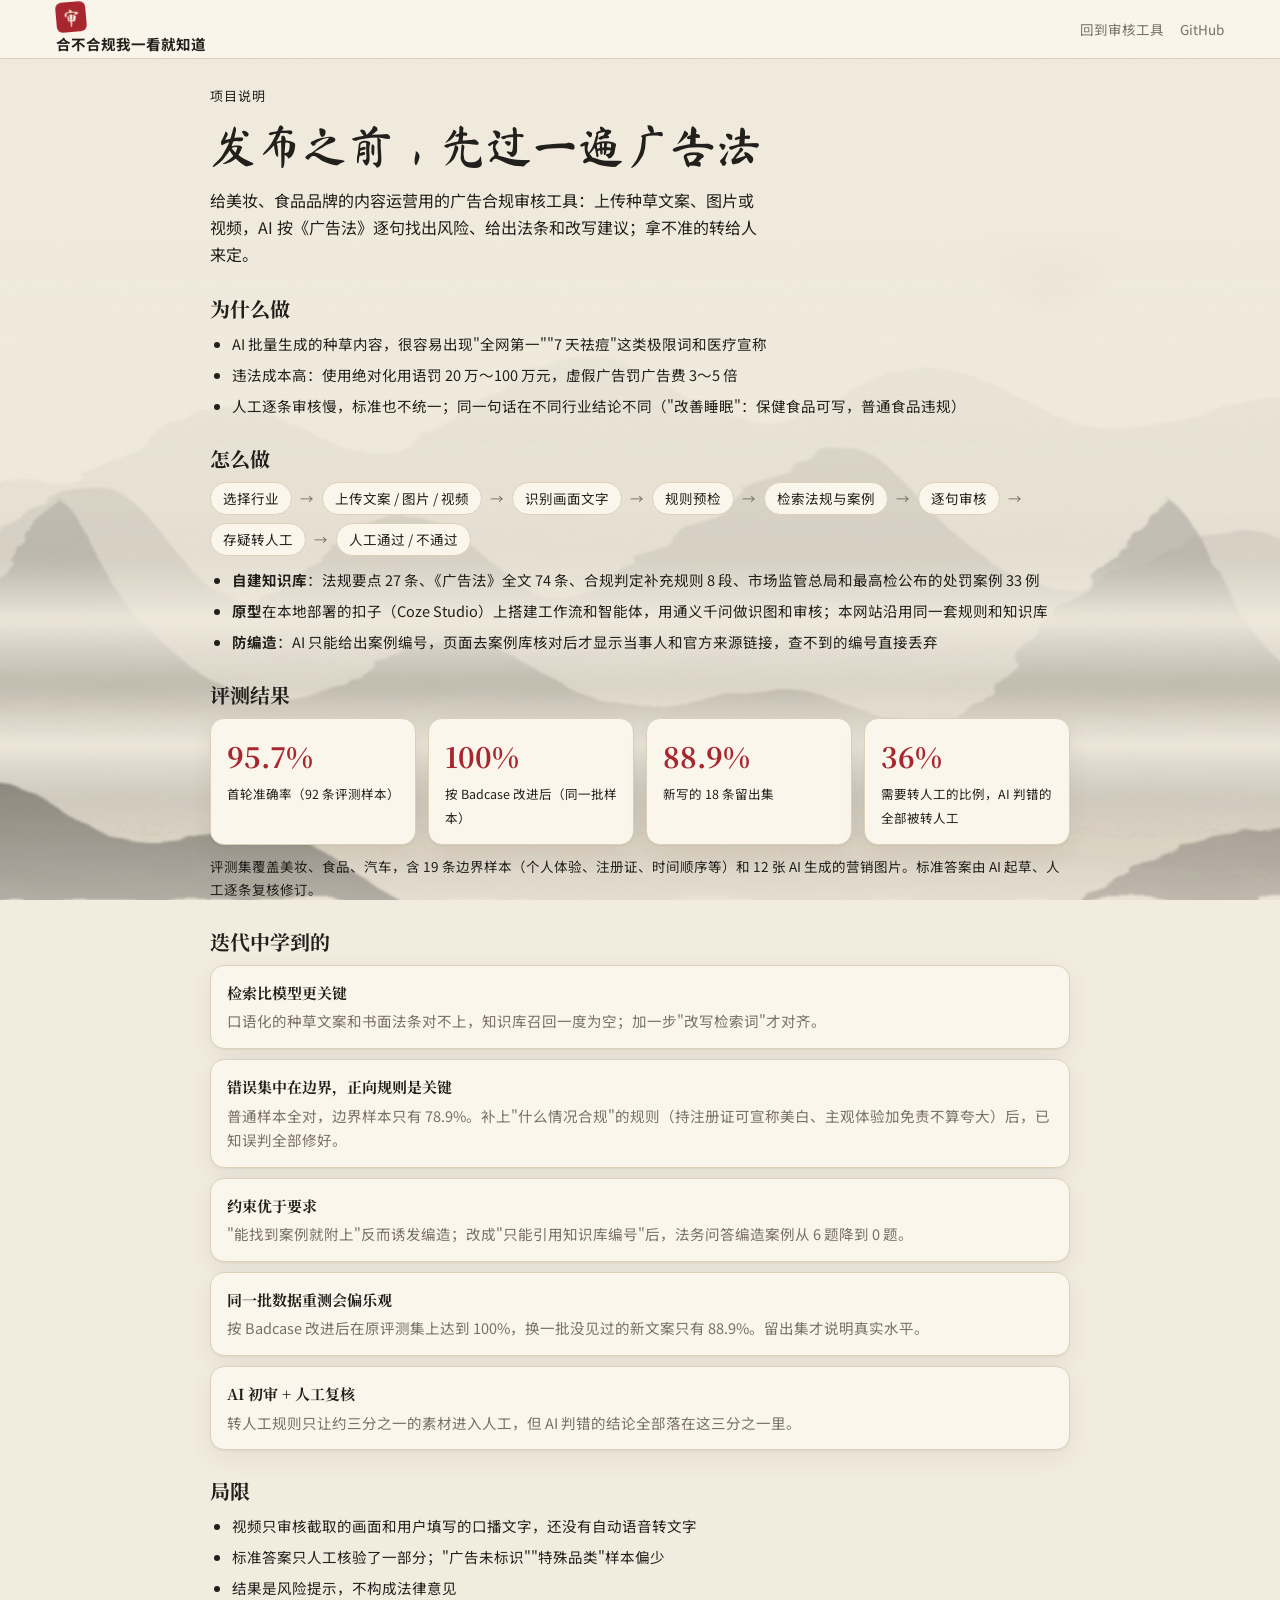
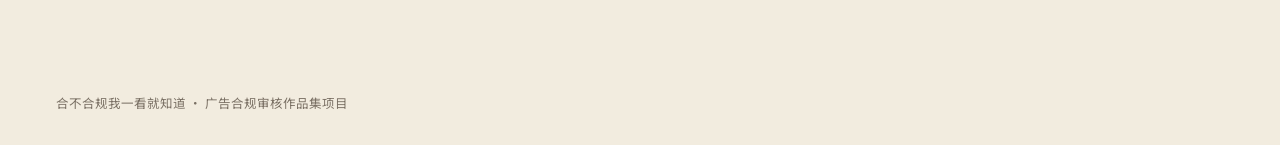
==== public/about.html @ a7addd3f "Ad compliance review site: text, image and video review with human review queue Ink-wash styled site" ====
<!doctype html>
<html lang="zh-CN">
<head>
<meta charset="utf-8">
<meta name="viewport" content="width=device-width,initial-scale=1,viewport-fit=cover">
<title>项目说明 · 合不合规我一看就知道</title>
<link rel="preconnect" href="https://fonts.googleapis.com">
<link rel="stylesheet" href="https://fonts.googleapis.com/css2?family=Ma+Shan+Zheng&family=Noto+Serif+SC:wght@500;700;900&family=Noto+Sans+SC:wght@400;500;700&family=JetBrains+Mono:wght@400;600&display=swap">
<link rel="stylesheet" href="app.css">
<style>
.doc{max-width:860px;margin:0 auto;display:grid;gap:28px}
.doc h1{font-family:var(--brush);font-weight:400;font-size:clamp(32px,5vw,46px)}
.doc h2{font-size:20px;margin-bottom:10px}
.doc p,.doc li{color:var(--ink)}
.doc .lede{color:var(--muted);font-size:16px;max-width:62ch}
.doc ul,.doc ol{padding-left:22px;margin:0;display:grid;gap:6px}
.kpis{display:grid;grid-template-columns:repeat(4,minmax(0,1fr));gap:12px}
@media (max-width:720px){.kpis{grid-template-columns:repeat(2,minmax(0,1fr))}}
.kpi{padding:14px 16px}
.kpi b{display:block;font-family:var(--serif);font-size:28px;font-weight:700;color:var(--cinnabar)}
.kpi span{font-size:12.5px;color:var(--muted)}
.flow{display:flex;flex-wrap:wrap;gap:8px;align-items:center;font-size:13.5px}
.flow span{background:var(--card);border:1px solid var(--line);border-radius:999px;padding:4px 12px}
.flow i{color:var(--mute);font-style:normal}
.lesson{padding:14px 16px;display:grid;gap:4px}
.lesson b{font-size:15px;font-family:var(--serif)}
.doc h2{font-family:var(--serif)}
.doc section{position:relative}
</style>
</head>
<body>
<div class="backdrop" aria-hidden="true"><svg class="scape" viewBox="0 0 1600 900" preserveAspectRatio="xMidYMax slice" aria-hidden="true">
  <defs>
    <linearGradient id="bsky" x1="0" y1="0" x2="0" y2="1"><stop offset="0" stop-color="#F4EFE4"/><stop offset=".55" stop-color="#EEE7D8"/><stop offset="1" stop-color="#E6DDCB"/></linearGradient>
    <linearGradient id="bfar" x1="0" y1="0" x2="0" y2="1"><stop offset="0" stop-color="#22201C" stop-opacity=".22"/><stop offset=".55" stop-color="#22201C" stop-opacity=".08"/><stop offset="1" stop-color="#22201C" stop-opacity="0"/></linearGradient>
    <linearGradient id="bmid" x1="0" y1="0" x2="0" y2="1"><stop offset="0" stop-color="#22201C" stop-opacity=".42"/><stop offset=".5" stop-color="#22201C" stop-opacity=".16"/><stop offset="1" stop-color="#22201C" stop-opacity="0"/></linearGradient>
    <linearGradient id="bnear" x1="0" y1="0" x2="0" y2="1"><stop offset="0" stop-color="#1A1815" stop-opacity=".78"/><stop offset=".45" stop-color="#22201C" stop-opacity=".38"/><stop offset="1" stop-color="#22201C" stop-opacity=".04"/></linearGradient>
    <linearGradient id="bfore" x1="0" y1="0" x2="0" y2="1"><stop offset="0" stop-color="#151310" stop-opacity=".9"/><stop offset="1" stop-color="#22201C" stop-opacity=".55"/></linearGradient>
    <linearGradient id="bmist" x1="0" y1="0" x2="0" y2="1"><stop offset="0" stop-color="#F4EFE4" stop-opacity="0"/><stop offset=".5" stop-color="#F4EFE4" stop-opacity=".9"/><stop offset="1" stop-color="#F4EFE4" stop-opacity="0"/></linearGradient>
    <radialGradient id="bsun" cx=".5" cy=".5" r=".5"><stop offset="0" stop-color="#A8262D" stop-opacity=".55"/><stop offset=".7" stop-color="#A8262D" stop-opacity=".28"/><stop offset="1" stop-color="#A8262D" stop-opacity="0"/></radialGradient>
    <filter id="bbrush" x="-5%" y="-5%" width="110%" height="110%"><feTurbulence type="fractalNoise" baseFrequency=".012 .05" numOctaves="3" seed="7" result="n"/><feDisplacementMap in="SourceGraphic" in2="n" scale="16"/><feGaussianBlur stdDeviation=".8"/></filter>
    <filter id="bbleed"><feGaussianBlur stdDeviation="3"/></filter>
  </defs>
  <rect width="1600" height="900" fill="url(#bsky)"/>
  <circle cx="1210" cy="250" r="70" fill="url(#bsun)"/>
  <g filter="url(#bbrush)">
    <path fill="url(#bfar)" d="M0 560 C80 520 140 470 210 480 C270 488 300 430 360 410 C420 390 460 440 520 450 C590 462 640 380 720 360 C790 342 830 400 900 420 C960 438 1010 380 1080 370 C1150 360 1190 420 1260 430 C1330 440 1380 390 1450 400 C1520 410 1570 450 1600 470 L1600 900 L0 900Z"/>
    <path fill="url(#bmid)" d="M0 650 C60 610 120 560 180 520 C220 494 250 470 290 500 C330 530 350 590 400 600 C450 610 480 540 540 520 C600 500 640 560 690 590 C740 620 790 560 850 530 C890 510 930 470 980 450 C1030 432 1060 480 1100 520 C1150 568 1200 600 1260 580 C1320 560 1350 520 1410 530 C1470 540 1530 600 1600 620 L1600 900 L0 900Z"/>
    <path fill="url(#bnear)" d="M-20 760 C40 720 90 650 140 600 C170 570 190 520 220 500 C250 520 260 580 300 620 C340 660 380 700 440 700 C500 700 540 650 600 640 C660 630 700 680 760 700 C820 720 880 690 940 690 C1000 690 1040 730 1100 720 C1160 710 1180 640 1230 600 C1270 568 1300 520 1330 500 C1360 520 1380 590 1420 640 C1460 690 1520 710 1620 720 L1620 900 L-20 900Z"/>
  </g>
  <rect class="mist m1" x="-400" y="560" width="2400" height="120" fill="url(#bmist)" filter="url(#bbleed)"/>
  <rect class="mist m2" x="-400" y="690" width="2400" height="110" fill="url(#bmist)" filter="url(#bbleed)"/>
  <g filter="url(#bbrush)"><path fill="url(#bfore)" d="M-20 900 L-20 820 C40 800 90 770 150 780 C210 790 230 830 290 840 C350 850 380 820 430 830 C480 840 520 880 560 900Z"/><path fill="url(#bfore)" opacity=".75" d="M1240 900 C1300 860 1350 840 1420 830 C1480 822 1540 800 1620 790 L1620 900Z"/></g>
  <g class="birds" stroke="#22201C" stroke-width="2" fill="none" stroke-linecap="round" opacity=".55"><path d="M980 300 q8 -7 16 0 q8 -7 16 0"/><path d="M1030 280 q6 -5 12 0 q6 -5 12 0"/></g>
</svg></div>
<header class="top"><div class="wrap">
  <a class="brand" href="./" style="text-decoration:none;color:inherit"><span class="seal" aria-hidden="true">审</span><b>合不合规我一看就知道</b></a>
  <div class="links"><a href="./">回到审核工具</a><a class="hide-sm" href="https://github.com/shishujie-stone/ad-compliance-review" target="_blank" rel="noopener">GitHub</a></div>
</div></header>
<main class="wrap" style="position:relative;z-index:1"><article class="doc">
  <header style="display:grid;gap:10px">
    <p class="muted" style="font-size:13px;letter-spacing:.08em">项目说明</p>
    <h1>发布之前，先过一遍广告法</h1>
    <p class="lede">给美妆、食品品牌的内容运营用的广告合规审核工具：上传种草文案、图片或视频，AI 按《广告法》逐句找出风险、给出法条和改写建议；拿不准的转给人来定。</p>
  </header>

  <section><h2>为什么做</h2>
    <ul>
      <li>AI 批量生成的种草内容，很容易出现"全网第一""7 天祛痘"这类极限词和医疗宣称</li>
      <li>违法成本高：使用绝对化用语罚 20 万～100 万元，虚假广告罚广告费 3～5 倍</li>
      <li>人工逐条审核慢，标准也不统一；同一句话在不同行业结论不同（"改善睡眠"：保健食品可写，普通食品违规）</li>
    </ul>
  </section>

  <section><h2>怎么做</h2>
    <div class="flow"><span>选择行业</span><i>→</i><span>上传文案 / 图片 / 视频</span><i>→</i><span>识别画面文字</span><i>→</i><span>规则预检</span><i>→</i><span>检索法规与案例</span><i>→</i><span>逐句审核</span><i>→</i><span>存疑转人工</span><i>→</i><span>人工通过 / 不通过</span></div>
    <ul style="margin-top:12px">
      <li><b>自建知识库</b>：法规要点 27 条、《广告法》全文 74 条、合规判定补充规则 8 段、市场监管总局和最高检公布的处罚案例 33 例</li>
      <li><b>原型</b>在本地部署的扣子（Coze Studio）上搭建工作流和智能体，用通义千问做识图和审核；本网站沿用同一套规则和知识库</li>
      <li><b>防编造</b>：AI 只能给出案例编号，页面去案例库核对后才显示当事人和官方来源链接，查不到的编号直接丢弃</li>
    </ul>
  </section>

  <section><h2>评测结果</h2>
    <div class="kpis">
      <div class="card kpi"><b>95.7%</b><span>首轮准确率（92 条评测样本）</span></div>
      <div class="card kpi"><b>100%</b><span>按 Badcase 改进后（同一批样本）</span></div>
      <div class="card kpi"><b>88.9%</b><span>新写的 18 条留出集</span></div>
      <div class="card kpi"><b>36%</b><span>需要转人工的比例，AI 判错的全部被转人工</span></div>
    </div>
    <p class="muted" style="margin-top:10px;font-size:13.5px">评测集覆盖美妆、食品、汽车，含 19 条边界样本（个人体验、注册证、时间顺序等）和 12 张 AI 生成的营销图片。标准答案由 AI 起草、人工逐条复核修订。</p>
  </section>

  <section><h2>迭代中学到的</h2>
    <div style="display:grid;gap:10px">
      <div class="card lesson"><b>检索比模型更关键</b><span class="muted">口语化的种草文案和书面法条对不上，知识库召回一度为空；加一步"改写检索词"才对齐。</span></div>
      <div class="card lesson"><b>错误集中在边界，正向规则是关键</b><span class="muted">普通样本全对，边界样本只有 78.9%。补上"什么情况合规"的规则（持注册证可宣称美白、主观体验加免责不算夸大）后，已知误判全部修好。</span></div>
      <div class="card lesson"><b>约束优于要求</b><span class="muted">"能找到案例就附上"反而诱发编造；改成"只能引用知识库编号"后，法务问答编造案例从 6 题降到 0 题。</span></div>
      <div class="card lesson"><b>同一批数据重测会偏乐观</b><span class="muted">按 Badcase 改进后在原评测集上达到 100%，换一批没见过的新文案只有 88.9%。留出集才说明真实水平。</span></div>
      <div class="card lesson"><b>AI 初审 + 人工复核</b><span class="muted">转人工规则只让约三分之一的素材进入人工，但 AI 判错的结论全部落在这三分之一里。</span></div>
    </div>
  </section>

  <section><h2>局限</h2>
    <ul>
      <li>视频只审核截取的画面和用户填写的口播文字，还没有自动语音转文字</li>
      <li>标准答案只人工核验了一部分；"广告未标识""特殊品类"样本偏少</li>
      <li>结果是风险提示，不构成法律意见</li>
    </ul>
  </section>
</article></main>
<footer class="wrap" style="margin-top:32px;position:relative;z-index:1">合不合规我一看就知道 · 广告合规审核作品集项目</footer>
</body>
</html>
---- public/app.css ----
/* 合不合规我一看就知道 —— 纸墨配色 + 卡片式布局
   宣纸底、墨色文字；朱砂只用于"违规"和印章，黛青表示"转人工"，青绿表示"合规"与修改建议。
   标题用毛笔字，小标题用宋体，正文用黑体。 */
:root{
  --paper:#F2ECDF; --card:#FAF6EC; --card2:#F5EFE2; --well:#FDFBF6; --ink:#22201C; --ink2:#4A443B; --mute:#7A7064; --line:#DCD0BA;
  --cinnabar:#A8262D; --cinnabar-soft:#F3DEDA; --dai:#3E5C6B; --dai-soft:#E2E8E6; --jade:#4F7A5A; --jade-soft:#E3ECE2; --amber:#9A6A12; --amber-soft:#F4EAD4;
  --brush:"Ma Shan Zheng","STKaiti","KaiTi",serif; --serif:"Noto Serif SC","Songti SC","STSong",serif;
  --sans:"Noto Sans SC","PingFang SC","Microsoft YaHei",system-ui,sans-serif; --mono:"JetBrains Mono","SF Mono",Menlo,monospace;
  --r:14px; --shadow:0 1px 2px rgba(60,45,20,.06),0 8px 24px rgba(60,45,20,.07);
}
*{box-sizing:border-box}
[hidden]{display:none!important}
html{-webkit-text-size-adjust:100%}
body{margin:0;background:var(--paper);color:var(--ink);font:14.5px/1.7 var(--sans);overflow-x:hidden;min-height:100vh}
body::after{content:"";position:fixed;inset:0;pointer-events:none;z-index:0;opacity:.5;
  background-image:url("data:image/svg+xml,%3Csvg xmlns='http://www.w3.org/2000/svg' width='220' height='220'%3E%3Cfilter id='n'%3E%3CfeTurbulence type='fractalNoise' baseFrequency='.85' numOctaves='2' stitchTiles='stitch'/%3E%3CfeColorMatrix values='0 0 0 0 .45  0 0 0 0 .38  0 0 0 0 .28  0 0 0 .09 0'/%3E%3C/filter%3E%3Crect width='100%25' height='100%25' filter='url(%23n)'/%3E%3C/svg%3E")}
button,select,input,textarea{font:inherit;color:inherit}
button{cursor:pointer}
:focus-visible{outline:2px solid var(--dai);outline-offset:2px;border-radius:6px}
.mono{font-family:var(--mono);font-variant-numeric:tabular-nums}
.muted{color:var(--mute)}
h1,h2,h3{margin:0;line-height:1.3;text-wrap:balance}
h2{font-family:var(--serif);font-weight:700;font-size:19px}
h3{font-family:var(--serif);font-weight:700;font-size:15px}
p{margin:0}
.wrap{max-width:1200px;margin:0 auto;padding-left:max(16px,env(safe-area-inset-left,0px));padding-right:max(16px,env(safe-area-inset-right,0px))}

/* ---------- 山水 ---------- */
.scape{position:absolute;inset:0;width:100%;height:100%;display:block}
.scape .mist{animation:mist 26s ease-in-out infinite alternate}
.scape .m2{animation-duration:34s;animation-direction:alternate-reverse}
.scape .birds{animation:birds 18s linear infinite}
@keyframes mist{to{transform:translateX(220px)}}
@keyframes birds{to{transform:translate(-260px,-40px)}}
.backdrop{position:fixed;inset:0;z-index:0;pointer-events:none;opacity:.5;-webkit-mask-image:linear-gradient(to bottom,transparent 25%,#000 85%);mask-image:linear-gradient(to bottom,transparent 25%,#000 85%)}
.backdrop .birds{display:none}

/* ---------- 进入界面 ---------- */
.gate{position:fixed;inset:0;z-index:30;display:grid;place-items:center;background:var(--paper);overflow:hidden}
.gate::before{content:"";position:absolute;inset:0;z-index:1;pointer-events:none;background:radial-gradient(ellipse 60% 55% at 50% 42%,rgba(244,239,228,.92),rgba(244,239,228,.55) 55%,rgba(244,239,228,0) 80%)}
.gate .center{position:relative;z-index:2;display:grid;justify-items:center;gap:clamp(10px,2.2vh,20px);text-align:center;padding:24px}
.title{display:flex;gap:18px;align-items:flex-start;margin:0;font-weight:400}
.title .col{writing-mode:vertical-rl;font-family:var(--brush);font-size:clamp(34px,min(7vw,6.4vh),66px);line-height:1.05;letter-spacing:.06em;opacity:0;transform:translateY(-12px);animation:fall .9s ease-out forwards}
.title .col:nth-child(2){animation-delay:.35s;margin-top:1.2em}
@keyframes fall{to{opacity:1;transform:none}}
.bigseal{width:62px;height:62px;border-radius:8px;background:var(--cinnabar);color:var(--paper);font-family:var(--brush);font-size:38px;display:grid;place-items:center;transform:rotate(-6deg) scale(1.6);opacity:0;animation:stamp .5s cubic-bezier(.2,1.6,.4,1) 1.1s forwards;box-shadow:0 0 0 3px rgba(168,38,45,.18)}
@keyframes stamp{to{opacity:1;transform:rotate(-6deg) scale(1)}}
.gate .sub{color:var(--ink2);font-family:var(--serif);max-width:30em;opacity:0;animation:fall .8s ease-out 1.4s forwards}
.enter{opacity:0;animation:fall .8s ease-out 1.7s forwards;border:0;background:var(--ink);color:var(--paper);padding:12px 34px;border-radius:999px;font-size:16px;font-family:var(--serif);letter-spacing:.2em;box-shadow:var(--shadow)}
.enter:hover{background:#000}
.gate .hint{font-size:12.5px;color:var(--mute);opacity:0;animation:fall .8s ease-out 2s forwards}
.gate .skip{position:absolute;z-index:2;right:max(16px,env(safe-area-inset-right,0px));top:calc(14px + env(safe-area-inset-top,0px));border:0;background:none;color:var(--mute);font-size:13px;text-decoration:underline;text-underline-offset:3px}
.wash{position:fixed;inset:0;z-index:40;pointer-events:none;background:var(--ink);clip-path:circle(0 at var(--x,50%) var(--y,60%))}
.wash.go{animation:wash 1.1s cubic-bezier(.7,0,.3,1) forwards}
@keyframes wash{0%{clip-path:circle(0 at var(--x) var(--y))}48%{clip-path:circle(150% at var(--x) var(--y));opacity:1}100%{clip-path:circle(150% at var(--x) var(--y));opacity:0}}

/* ---------- 外框 ---------- */
.app{position:relative;z-index:1;min-height:100vh;opacity:0}
.app.on{opacity:1;transition:opacity .4s ease .3s}
.top{position:sticky;top:0;z-index:5;background:rgba(250,246,236,.88);-webkit-backdrop-filter:blur(8px);backdrop-filter:blur(8px);border-bottom:1px solid var(--line);padding-top:env(safe-area-inset-top,0px)}
.top .wrap{display:flex;align-items:center;gap:22px;min-height:58px}
.logo{display:flex;align-items:center;gap:10px;flex:none;text-decoration:none;color:inherit}
.seal{width:30px;height:30px;border-radius:6px;background:var(--cinnabar);color:var(--paper);font-family:var(--brush);font-size:19px;display:grid;place-items:center;transform:rotate(-5deg)}
.logo b{font-family:var(--brush);font-size:21px;font-weight:400;white-space:nowrap}
.tabs{display:flex;gap:4px;position:relative;overflow-x:auto;scrollbar-width:none;min-width:0}
.tabs::-webkit-scrollbar{display:none}
.tab{border:0;background:none;padding:17px 12px 15px;color:var(--mute);font-family:var(--serif);font-weight:500;white-space:nowrap}
.tab[aria-selected="true"]{color:var(--ink)}
.tab .n{display:inline-block;min-width:18px;margin-left:4px;padding:0 5px;border-radius:9px;background:var(--dai);color:var(--paper);font:500 11.5px/18px var(--sans);text-align:center}
.tab .n:empty{display:none}
.stroke{position:absolute;bottom:8px;height:6px;left:0;width:60px;transition:transform .45s cubic-bezier(.4,1.4,.5,1),width .45s;pointer-events:none;
  background:url("data:image/svg+xml,%3Csvg xmlns='http://www.w3.org/2000/svg' viewBox='0 0 100 8' preserveAspectRatio='none'%3E%3Cpath d='M2 5 Q30 1 60 4 T98 3' stroke='%23A8262D' stroke-width='3.2' fill='none' stroke-linecap='round'/%3E%3C/svg%3E") center/100% 100% no-repeat}
.top .links{margin-left:auto;display:flex;gap:16px;flex:none;align-items:center}
.top .links a{color:var(--mute);text-decoration:none;font-size:13.5px}
.top .links a:hover{color:var(--ink)}
@media (max-width:760px){.logo b,.top .links .hide-sm{display:none}.top .wrap{gap:10px}}
main{position:relative;padding-block:26px 60px}
.view{display:none}
.view.show{display:block;animation:rise .5s cubic-bezier(.2,.8,.2,1)}
@keyframes rise{from{opacity:0;transform:translateY(14px);filter:blur(2px)}to{opacity:1;transform:none;filter:none}}
footer{position:relative;color:var(--mute);font-size:12.5px;padding-block:0 32px}

/* ---------- 通用组件 ---------- */
.card{background:var(--card);border:1px solid var(--line);border-radius:var(--r);box-shadow:var(--shadow);min-width:0}
.pad{padding:20px 22px}
.head{display:flex;align-items:baseline;justify-content:space-between;gap:12px;flex-wrap:wrap;margin-bottom:14px}
.head p{color:var(--mute);font-size:13.5px;max-width:64ch}
.lab{font-size:13px;color:var(--mute);margin:0 0 6px;display:block}
.seg{display:flex;gap:6px;flex-wrap:wrap;margin-bottom:16px}
.seg button{border:1px solid var(--line);background:var(--card);border-radius:999px;padding:5px 15px}
.seg button[aria-pressed="true"]{background:var(--ink);color:var(--paper);border-color:var(--ink)}
textarea,select,input[type=search]{border:1px solid var(--line);background:var(--well);border-radius:10px;padding:8px 12px}
textarea{width:100%;resize:vertical;border-radius:12px;padding:12px 14px}
.btn{border:1px solid var(--line);background:var(--card);border-radius:10px;padding:8px 18px;font-weight:500}
.btn:disabled{opacity:.5;cursor:not-allowed}
.btn.primary{background:var(--ink);border-color:var(--ink);color:var(--paper)}
.btn.primary:hover:not(:disabled){background:#000}
.btn.ghost{border-color:transparent;background:transparent;color:var(--mute)}
.btn.route{border-color:var(--dai);color:var(--dai)}
.btn.pass{border-color:var(--jade);color:var(--jade)} .btn.fail{border-color:var(--cinnabar);color:var(--cinnabar)}
.btn.pass[aria-pressed="true"]{background:var(--jade);color:var(--paper)} .btn.fail[aria-pressed="true"]{background:var(--cinnabar);color:var(--paper)}
.acts{display:flex;gap:8px;flex-wrap:wrap;align-items:center}
.chip{display:inline-block;font-size:12px;padding:1px 10px;border-radius:999px;background:var(--card2);border:1px solid var(--line);color:var(--ink2);white-space:nowrap}
.chip.bad{background:var(--cinnabar-soft);border-color:transparent;color:var(--cinnabar)}
.chip.dai{background:var(--dai-soft);border-color:transparent;color:var(--dai);white-space:normal}
.chip.warn{background:var(--amber-soft);border-color:transparent;color:var(--amber)}
.notice{font-size:12.5px;color:var(--mute)}
.notice.warn{color:var(--amber);background:var(--amber-soft);border-radius:10px;padding:10px 14px}
.empty{color:var(--mute);text-align:center;padding:46px 16px;font-family:var(--serif)}
.empty .mark{font-family:var(--brush);font-size:46px;color:var(--line);display:block;line-height:1;margin-bottom:10px}
.mini{font-family:var(--brush);font-size:15px;color:var(--paper);background:var(--cinnabar);border-radius:4px;padding:0 6px;white-space:nowrap}
.mini.ok{background:var(--jade)}

/* ---------- 提交审核 ---------- */
.split{display:grid;grid-template-columns:minmax(0,5fr) minmax(0,7fr);gap:20px;align-items:start}
@media (max-width:900px){.split{grid-template-columns:1fr}}
.field{display:grid;gap:6px;margin-bottom:14px}
.drop{border:1.5px dashed var(--line);border-radius:12px;padding:14px;display:flex;gap:12px;align-items:center;cursor:pointer;background:var(--well)}
.drop.over{border-color:var(--dai);background:var(--dai-soft)}
.drop img{width:72px;height:72px;object-fit:cover;border-radius:8px;border:1px solid var(--line);flex:none}
.frames{display:flex;gap:6px;flex-wrap:wrap}
.frames img{width:66px;height:66px;object-fit:cover;border-radius:6px;border:1px solid var(--line)}
.counter{font-size:12px;color:var(--mute);text-align:right}
.quota{font-size:12.5px;color:var(--mute)}
.recent{display:grid;gap:8px}
.row-item{display:grid;grid-template-columns:auto minmax(0,1fr) auto;gap:10px;align-items:center;padding:10px 14px;border:1px solid var(--line);border-radius:12px;background:var(--card);text-align:left;width:100%}
.row-item:hover{border-color:var(--mute)}
.row-item .t{overflow:hidden;text-overflow:ellipsis;white-space:nowrap;font-family:var(--serif)}

/* 等待：毛笔画圆 + 研读步骤 */
.wait{display:grid;justify-items:center;gap:16px;padding:40px 10px;text-align:center}
.enso{width:96px;height:96px}
.enso path{fill:none;stroke:var(--ink);stroke-width:7;stroke-linecap:round;stroke-dasharray:300;stroke-dashoffset:300;animation:enso 1.8s cubic-bezier(.6,0,.4,1) infinite}
@keyframes enso{0%{stroke-dashoffset:300;opacity:1}60%{stroke-dashoffset:22;opacity:1}100%{stroke-dashoffset:22;opacity:0}}
.wait .step{font-family:var(--serif);font-size:15px;min-height:1.7em}
.wait .step span{display:inline-block;animation:rise .4s ease}
.dots{display:flex;gap:6px}
.dots i{width:6px;height:6px;border-radius:50%;background:var(--mute);opacity:.3;animation:dot 1.2s infinite}
.dots i:nth-child(2){animation-delay:.2s}.dots i:nth-child(3){animation-delay:.4s}
@keyframes dot{50%{opacity:1;transform:translateY(-3px)}}

/* 结果 */
.res{display:grid;gap:14px}
.verdict{display:flex;align-items:center;gap:10px;flex-wrap:wrap}
.vstamp{font-family:var(--brush);font-size:32px;line-height:1.2;color:var(--paper);background:var(--cinnabar);border-radius:6px;padding:0 12px;transform:rotate(-5deg);box-shadow:0 0 0 3px rgba(168,38,45,.16);margin-right:4px}
.vstamp.ok{background:var(--jade);box-shadow:0 0 0 3px rgba(79,122,90,.16)}
.anim .vstamp{animation:press .55s cubic-bezier(.2,1.7,.4,1) both}
@keyframes press{0%{opacity:0;transform:rotate(-14deg) scale(2.2)}60%{opacity:1}100%{transform:rotate(-5deg) scale(1)}}
.route-box{border-radius:12px;padding:10px 14px;font-size:13.5px;display:grid;gap:6px}
.route-box.hand{background:var(--dai-soft);color:var(--dai)}
.route-box.auto{background:var(--card2);color:var(--mute)}
.copy{background:var(--well);border:1px solid var(--line);border-radius:12px;padding:14px 16px;font-family:var(--serif);font-size:16px;line-height:2.1;overflow-wrap:anywhere;white-space:pre-wrap}
.copy > img{display:block;width:200px;max-width:100%;border-radius:8px;border:1px solid var(--line);margin-bottom:10px}
.copy .frames{margin-bottom:10px}
.copy em{font-style:normal;color:var(--cinnabar);-webkit-text-emphasis:"·" var(--cinnabar);text-emphasis:"·" var(--cinnabar);-webkit-text-emphasis-position:under;text-emphasis-position:under right}
.anim .copy em{animation:inkin .8s ease both}
@keyframes inkin{from{color:var(--ink);-webkit-text-emphasis-color:transparent;text-emphasis-color:transparent}}
.copy .sub{display:block;font-family:var(--sans);font-size:13px;color:var(--mute);line-height:1.7;margin-top:8px;white-space:normal}
.vio{border:1px solid var(--line);border-left:3px solid var(--cinnabar);border-radius:12px;padding:12px 16px;display:grid;gap:5px;background:var(--card)}
.anim .vio{animation:rise .5s ease both}
.vio .q{font-family:var(--serif);font-weight:700;overflow-wrap:anywhere}
.vio dl{display:grid;grid-template-columns:3em minmax(0,1fr);gap:2px 10px;margin:0;font-size:13.5px}
.vio dt{color:var(--mute)} .vio dd{margin:0;overflow-wrap:anywhere} .vio dd.fix{color:var(--jade)}
.cases{display:grid;gap:8px}
.case{font-size:13.5px;border-left:2px solid var(--line);padding-left:10px;color:var(--ink2);overflow-wrap:anywhere}
.law{border:0;background:none;padding:0;color:var(--dai);font:inherit;text-align:left;text-decoration:underline;text-decoration-color:rgba(62,92,107,.35);text-underline-offset:3px}
.law:hover{text-decoration-color:var(--dai)}
.decide{display:grid;gap:10px;border-top:1px dashed var(--line);padding-top:14px}
.decided{font-size:13.5px;color:var(--mute)}
.decided b.agree{color:var(--jade)} .decided b.over{color:var(--cinnabar)}

/* ---------- 人工复核 ---------- */
.filters{display:flex;gap:8px;flex-wrap:wrap;align-items:center;margin-bottom:14px}
.filters input[type=search]{flex:1 1 200px;min-width:0}
.md{display:grid;grid-template-columns:minmax(260px,4fr) minmax(0,7fr);gap:20px;align-items:start}
@media (max-width:900px){.md{grid-template-columns:1fr}}
.qlist{display:grid;gap:10px;max-height:calc(100vh - 200px);overflow:auto;padding:2px}
@media (max-width:900px){.qlist{max-height:none}}
.qitem{text-align:left;border:1px solid var(--line);border-left:3px solid var(--dai);background:var(--card);border-radius:12px;padding:12px 14px;display:grid;gap:6px;width:100%}
.qitem[aria-current="true"]{border-color:var(--dai);box-shadow:0 0 0 1px var(--dai)}
.qitem .t{font-family:var(--serif);display:-webkit-box;-webkit-line-clamp:2;-webkit-box-orient:vertical;overflow:hidden;overflow-wrap:anywhere}
.qitem .m{display:flex;gap:6px;flex-wrap:wrap;align-items:center}

/* ---------- 审核记录 ---------- */
.stats{display:grid;grid-template-columns:repeat(4,minmax(0,1fr));gap:12px;margin-bottom:16px}
@media (max-width:720px){.stats{grid-template-columns:repeat(2,minmax(0,1fr))}}
.stat{padding:14px 18px}
.stat b{display:block;font-family:var(--serif);font-size:28px;font-weight:700;line-height:1.3}
.stat span{font-size:12.5px;color:var(--mute)}
.stat.dai b{color:var(--dai)} .stat.bad b{color:var(--cinnabar)}
.tbl{overflow-x:auto;border:1px solid var(--line);border-radius:var(--r);background:var(--card);box-shadow:var(--shadow)}
table{border-collapse:collapse;width:100%;font-size:13.5px}
th,td{text-align:left;padding:10px 14px;border-bottom:1px solid var(--line);vertical-align:top}
th{font-weight:500;color:var(--mute);background:var(--card2);white-space:nowrap;font-family:var(--serif)}
tr:last-child td{border-bottom:0}
td.txt{min-width:260px;max-width:440px;overflow-wrap:anywhere;font-family:var(--serif)}
tbody tr{cursor:pointer}
tbody tr:hover td{background:var(--well)}

/* ---------- 法务问答 ---------- */
.chat{display:grid;grid-template-rows:minmax(0,1fr) auto;height:calc(100vh - 170px);min-height:460px}
@media (max-width:720px){.chat{height:auto;min-height:0}}
.msgs{overflow:auto;padding:20px 22px;display:grid;gap:14px;align-content:start}
.msg{max-width:78ch;display:grid;gap:6px}
.msg.me{justify-self:end;background:var(--ink);color:var(--paper);border-radius:14px 14px 4px 14px;padding:10px 14px}
.msg.ai{background:var(--well);border:1px solid var(--line);border-radius:14px 14px 14px 4px;padding:12px 16px;overflow-wrap:anywhere}
.msg.ai p+p,.msg.ai ul{margin-top:6px}
.msg.ai ul{padding-left:20px;margin-bottom:0}
.msg .cite{font-size:12.5px;border-left:2px solid var(--cinnabar);padding-left:8px;color:var(--mute)}
.msg .wait{padding:6px 0;justify-items:start;grid-auto-flow:column;align-items:center;gap:10px}
.msg .enso{width:34px;height:34px}
.composer{border-top:1px solid var(--line);padding:12px 18px;display:grid;gap:8px}
.composer .row{display:flex;gap:8px;align-items:flex-end}
.composer textarea{min-height:44px;max-height:160px}
.suggest{display:flex;gap:6px;flex-wrap:wrap}
.suggest button{border:1px solid var(--line);background:var(--card);border-radius:999px;padding:4px 12px;font-size:13px;color:var(--ink2)}

/* ---------- 依据侧栏 ---------- */
.scrim{position:fixed;inset:0;z-index:20;background:rgba(34,32,28,.28);opacity:0;pointer-events:none;transition:opacity .3s}
.scrim.on{opacity:1;pointer-events:auto}
.drawer{position:fixed;top:0;right:0;bottom:0;z-index:21;width:min(460px,92vw);background:var(--card);border-left:1px solid var(--line);box-shadow:-12px 0 40px rgba(34,32,28,.14);transform:translateX(104%);transition:transform .42s cubic-bezier(.2,.8,.2,1);display:grid;grid-template-rows:auto minmax(0,1fr);padding-top:env(safe-area-inset-top,0px);padding-bottom:env(safe-area-inset-bottom,0px)}
.drawer.on{transform:none}
.drawer .dh{display:flex;align-items:flex-start;gap:12px;padding:18px 20px;border-bottom:1px solid var(--line)}
.drawer .dh h3{font-size:17px;flex:1}
.drawer .x{border:0;background:none;font-size:22px;line-height:1;color:var(--mute);padding:2px 6px}
.drawer .db{overflow:auto;padding:18px 20px;display:grid;gap:18px;align-content:start}
.drawer .orig{font-family:var(--serif);font-size:15px;line-height:2;background:var(--well);border:1px solid var(--line);border-radius:12px;padding:14px 16px;white-space:pre-wrap}
.drawer .sec{font-size:12.5px;color:var(--mute);margin-bottom:6px}
.drawer .words{display:flex;gap:6px;flex-wrap:wrap}
.drawer .dcases{display:grid;gap:10px}
.drawer .dcases div{font-size:13.5px;border-left:2px solid var(--cinnabar);padding-left:10px}
.drawer .src{font-size:12.5px;color:var(--mute)}
.drawer a{color:var(--dai)}

@media (prefers-reduced-motion:reduce){*,*::before,*::after{animation-duration:.01ms!important;animation-delay:0s!important;transition-duration:.01ms!important}}
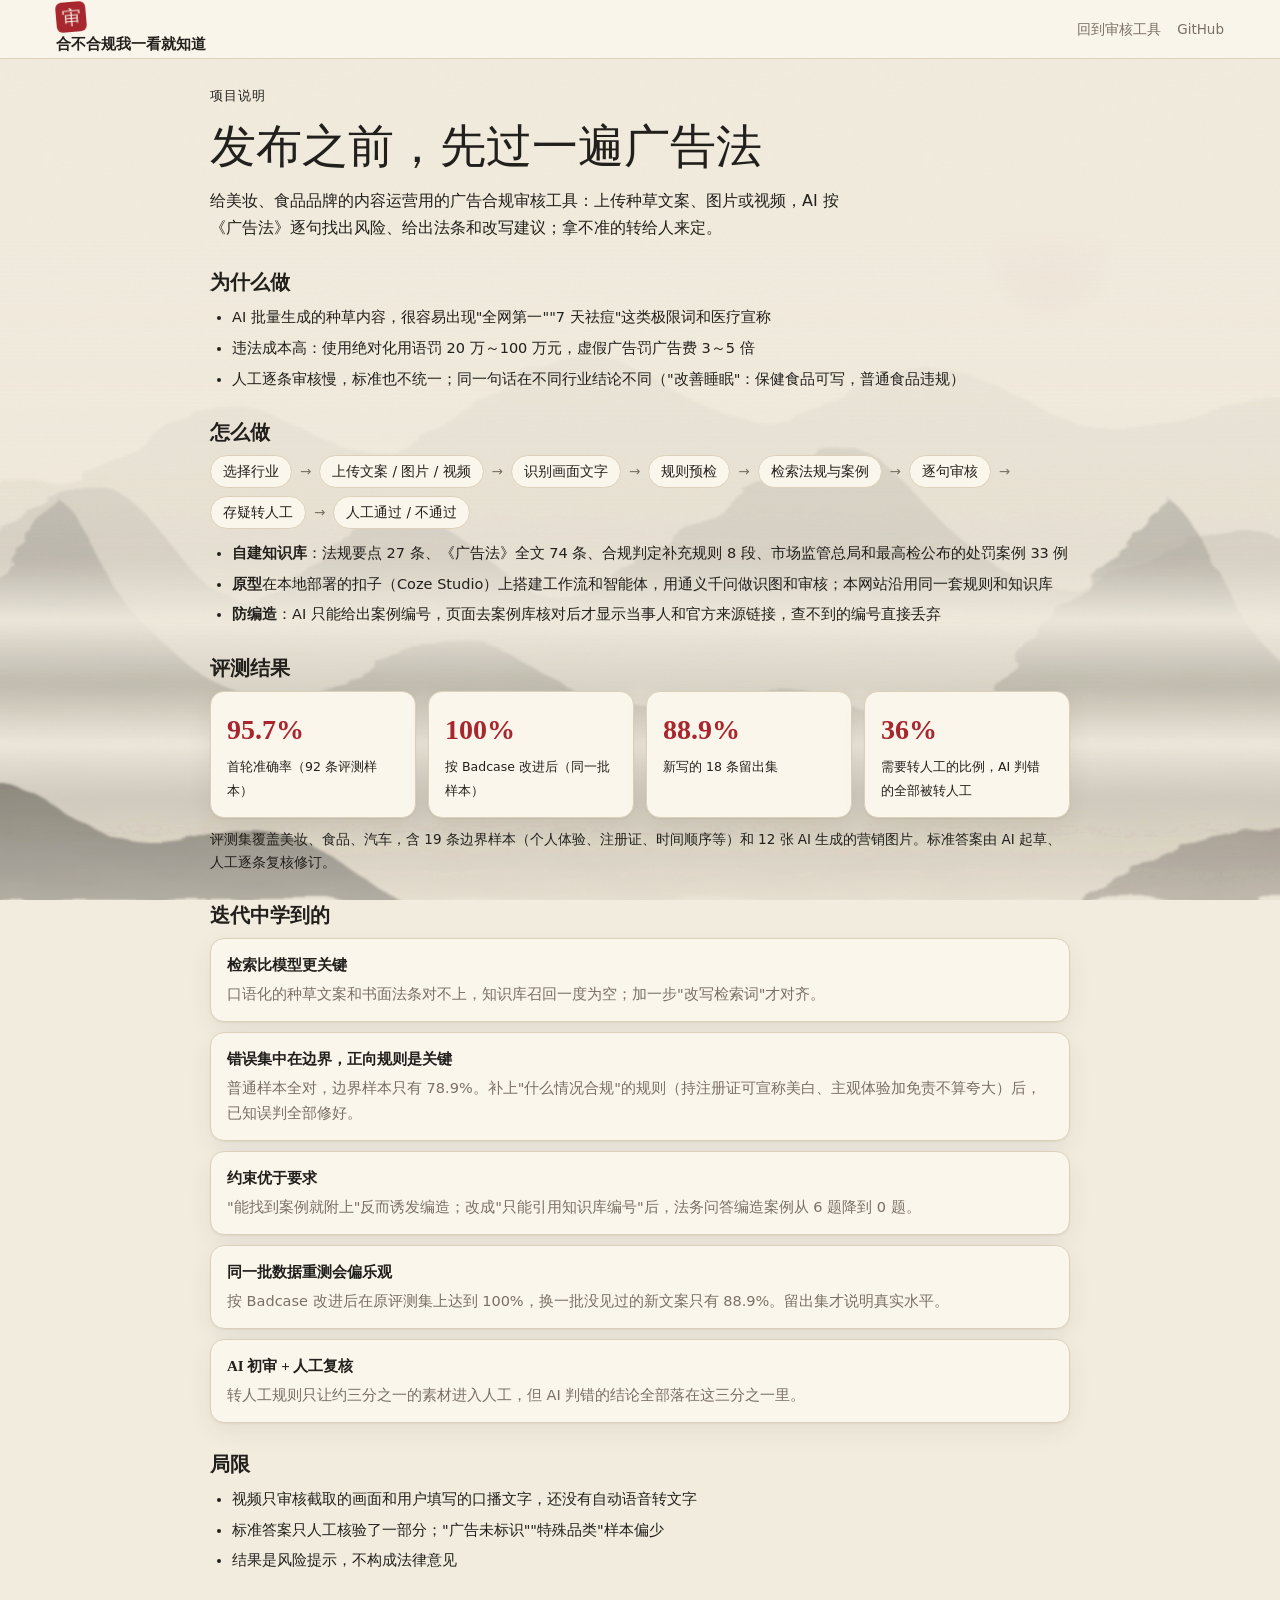
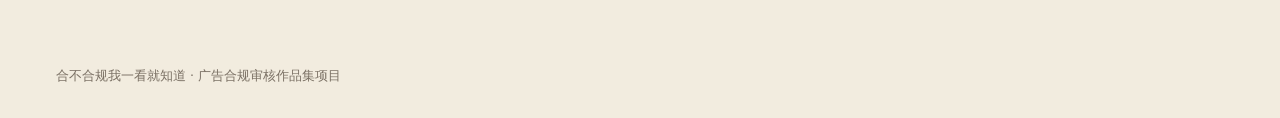
==== commit 898814e6: "Load web fonts without blocking first paint Google Fonts can be slow or unreachable in mainland Chin" ====
--- a/public/about.html
+++ b/public/about.html
@@ -5,7 +5,7 @@
 <meta name="viewport" content="width=device-width,initial-scale=1,viewport-fit=cover">
 <title>项目说明 · 合不合规我一看就知道</title>
 <link rel="preconnect" href="https://fonts.googleapis.com">
-<link rel="stylesheet" href="https://fonts.googleapis.com/css2?family=Ma+Shan+Zheng&family=Noto+Serif+SC:wght@500;700;900&family=Noto+Sans+SC:wght@400;500;700&family=JetBrains+Mono:wght@400;600&display=swap">
+<link rel="stylesheet" href="https://fonts.googleapis.com/css2?family=Ma+Shan+Zheng&family=Noto+Serif+SC:wght@500;700;900&family=Noto+Sans+SC:wght@400;500;700&family=JetBrains+Mono:wght@400;600&display=swap" media="print" onload="this.media=\'all\'">
 <link rel="stylesheet" href="app.css">
 <style>
 .doc{max-width:860px;margin:0 auto;display:grid;gap:28px}
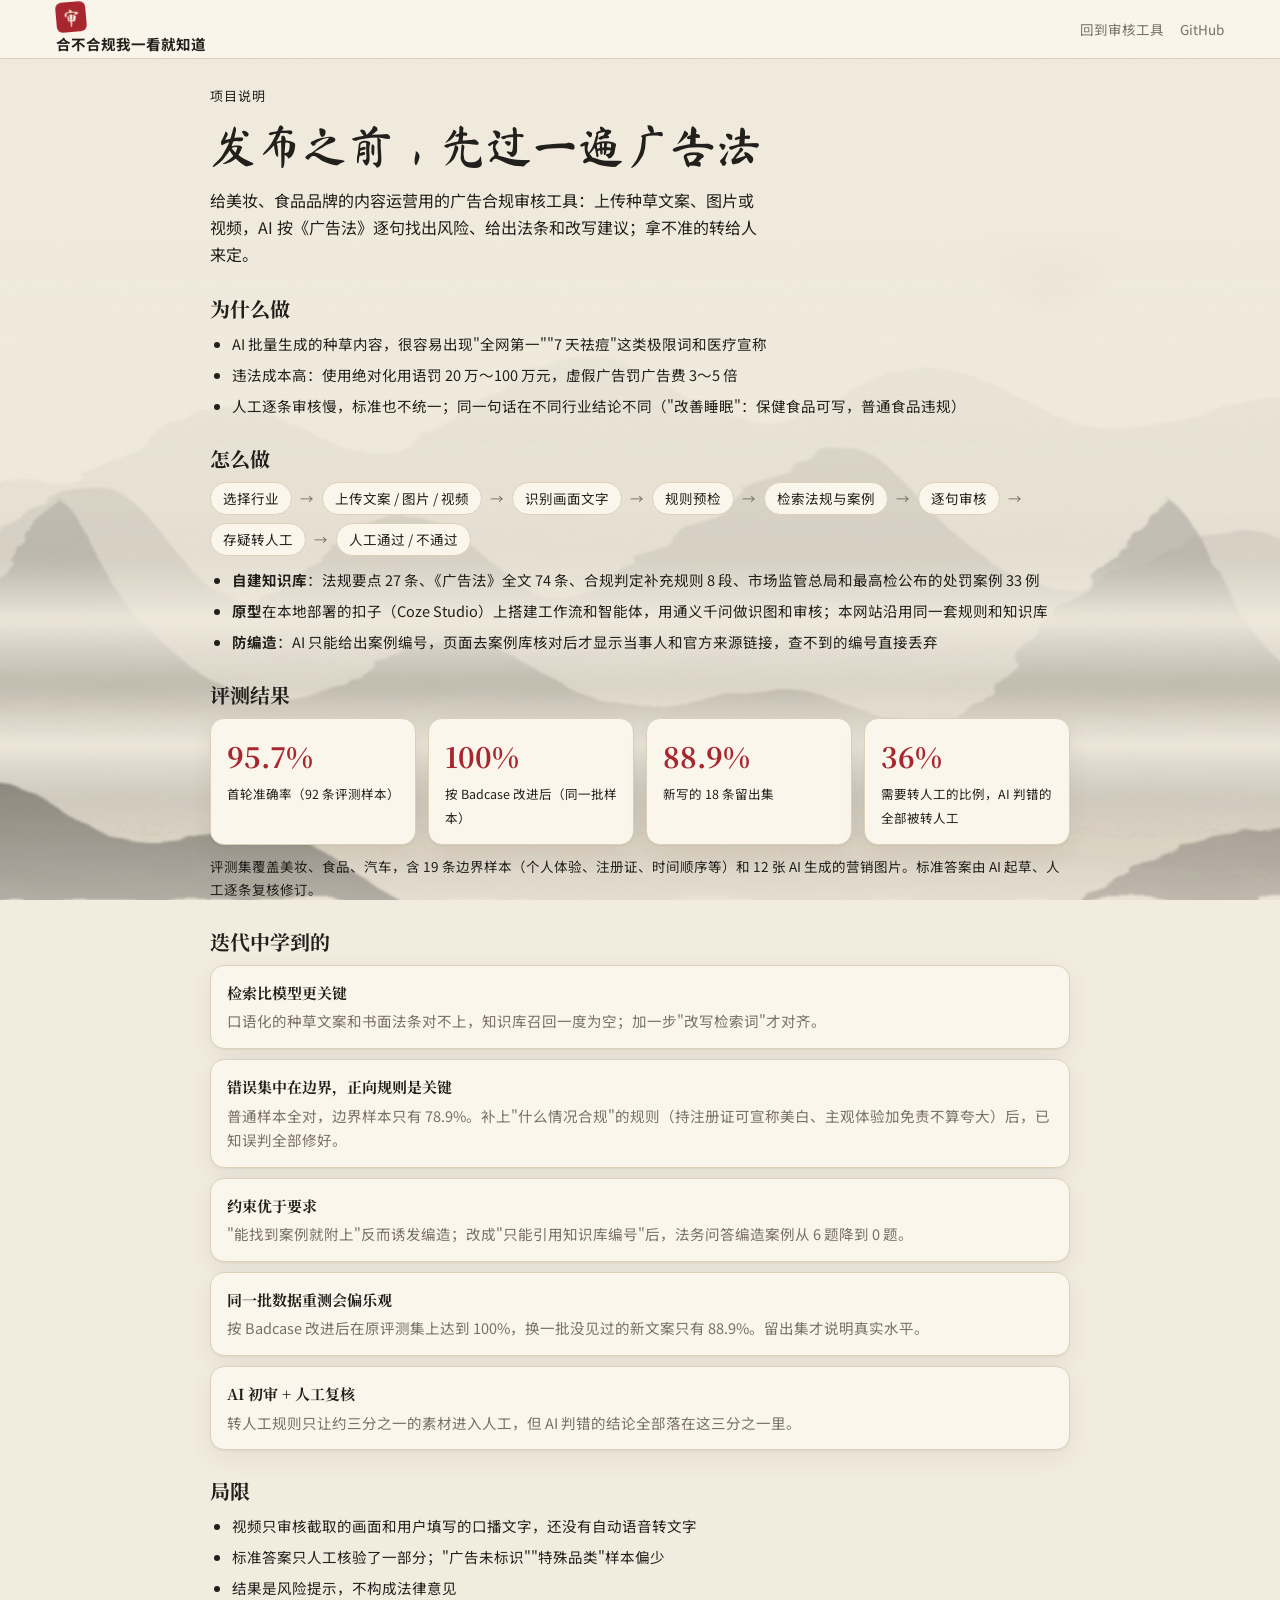
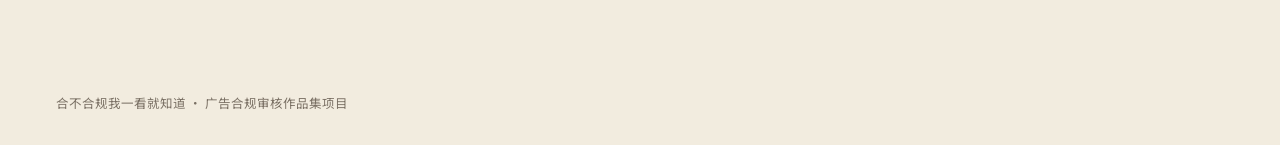
==== commit 9d4b6ea8: "Fix font onload attribute quoting Co-Authored-By: Claude Opus 5.5 <noreply@anthropic.com>" ====
--- a/public/about.html
+++ b/public/about.html
@@ -5,7 +5,7 @@
 <meta name="viewport" content="width=device-width,initial-scale=1,viewport-fit=cover">
 <title>项目说明 · 合不合规我一看就知道</title>
 <link rel="preconnect" href="https://fonts.googleapis.com">
-<link rel="stylesheet" href="https://fonts.googleapis.com/css2?family=Ma+Shan+Zheng&family=Noto+Serif+SC:wght@500;700;900&family=Noto+Sans+SC:wght@400;500;700&family=JetBrains+Mono:wght@400;600&display=swap" media="print" onload="this.media=\'all\'">
+<link rel="stylesheet" href="https://fonts.googleapis.com/css2?family=Ma+Shan+Zheng&family=Noto+Serif+SC:wght@500;700;900&family=Noto+Sans+SC:wght@400;500;700&family=JetBrains+Mono:wght@400;600&display=swap" media="print" onload="this.media='all'">
 <link rel="stylesheet" href="app.css">
 <style>
 .doc{max-width:860px;margin:0 auto;display:grid;gap:28px}
